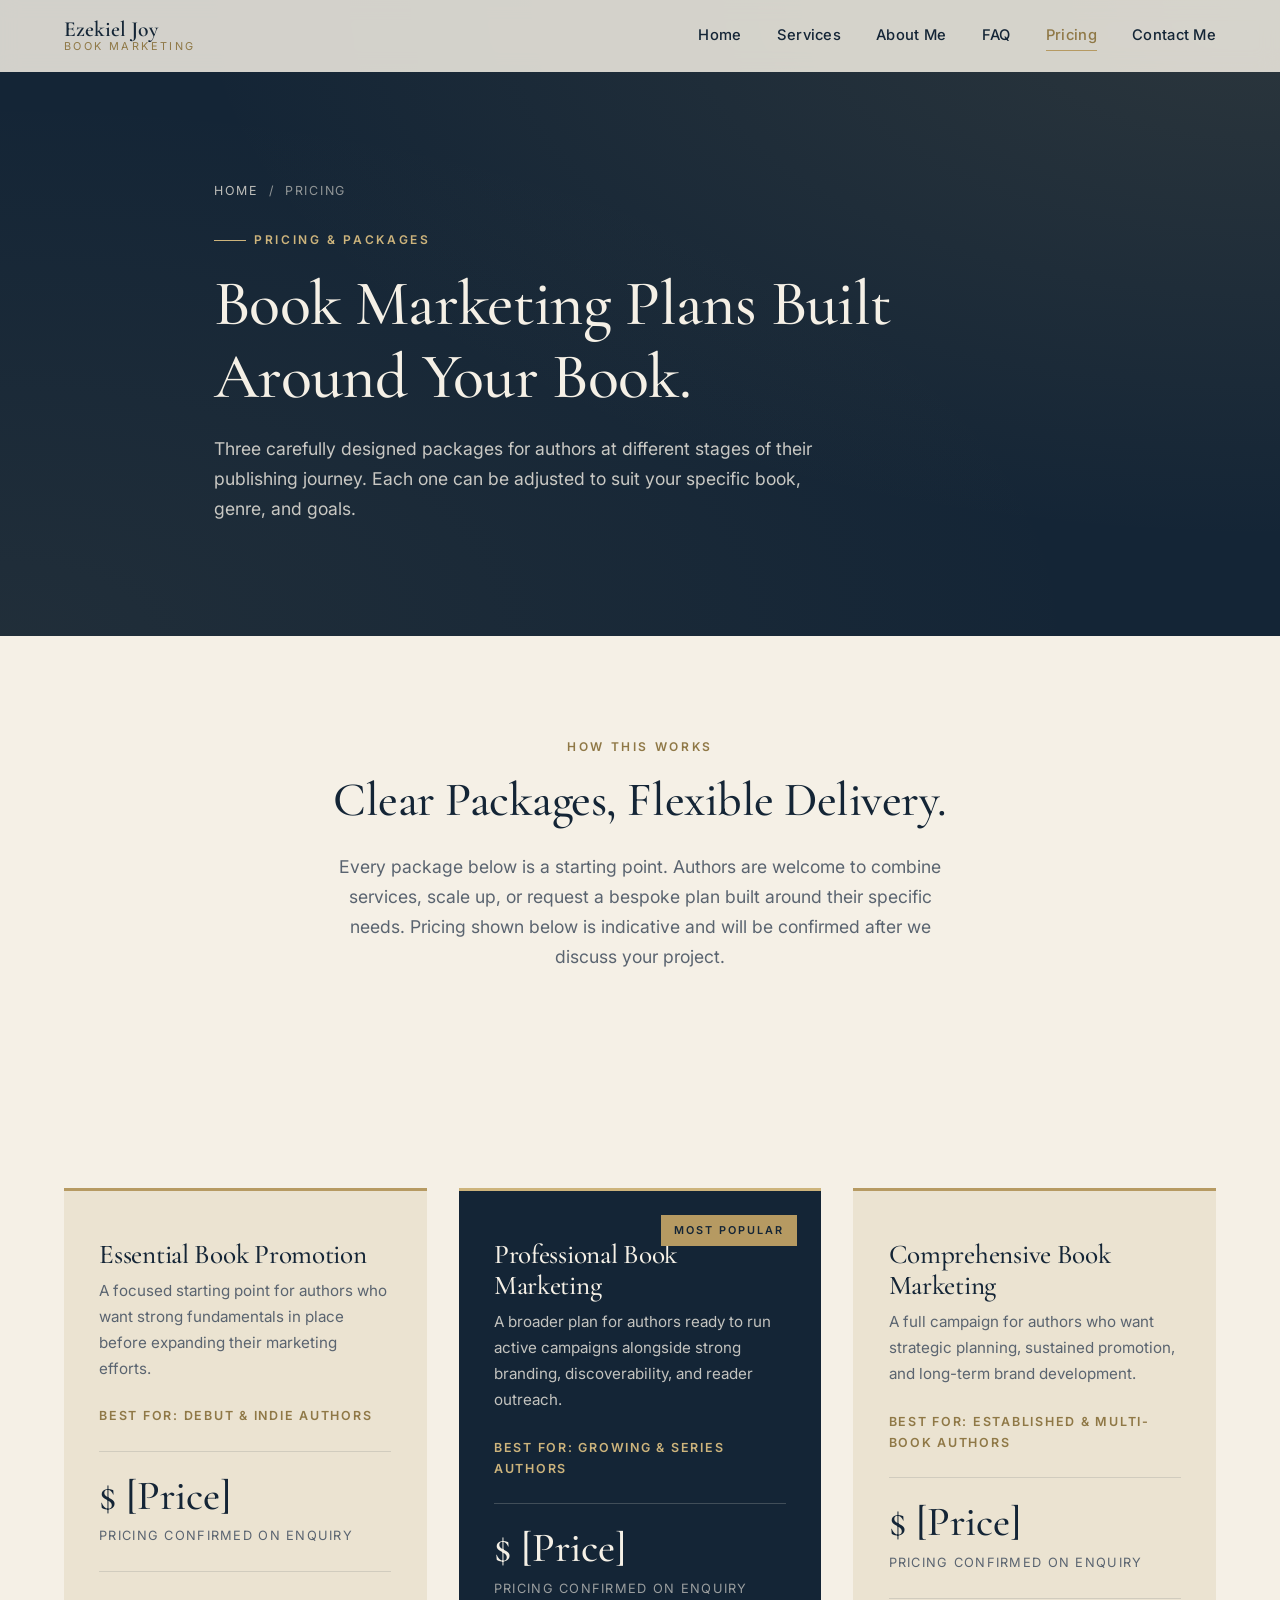
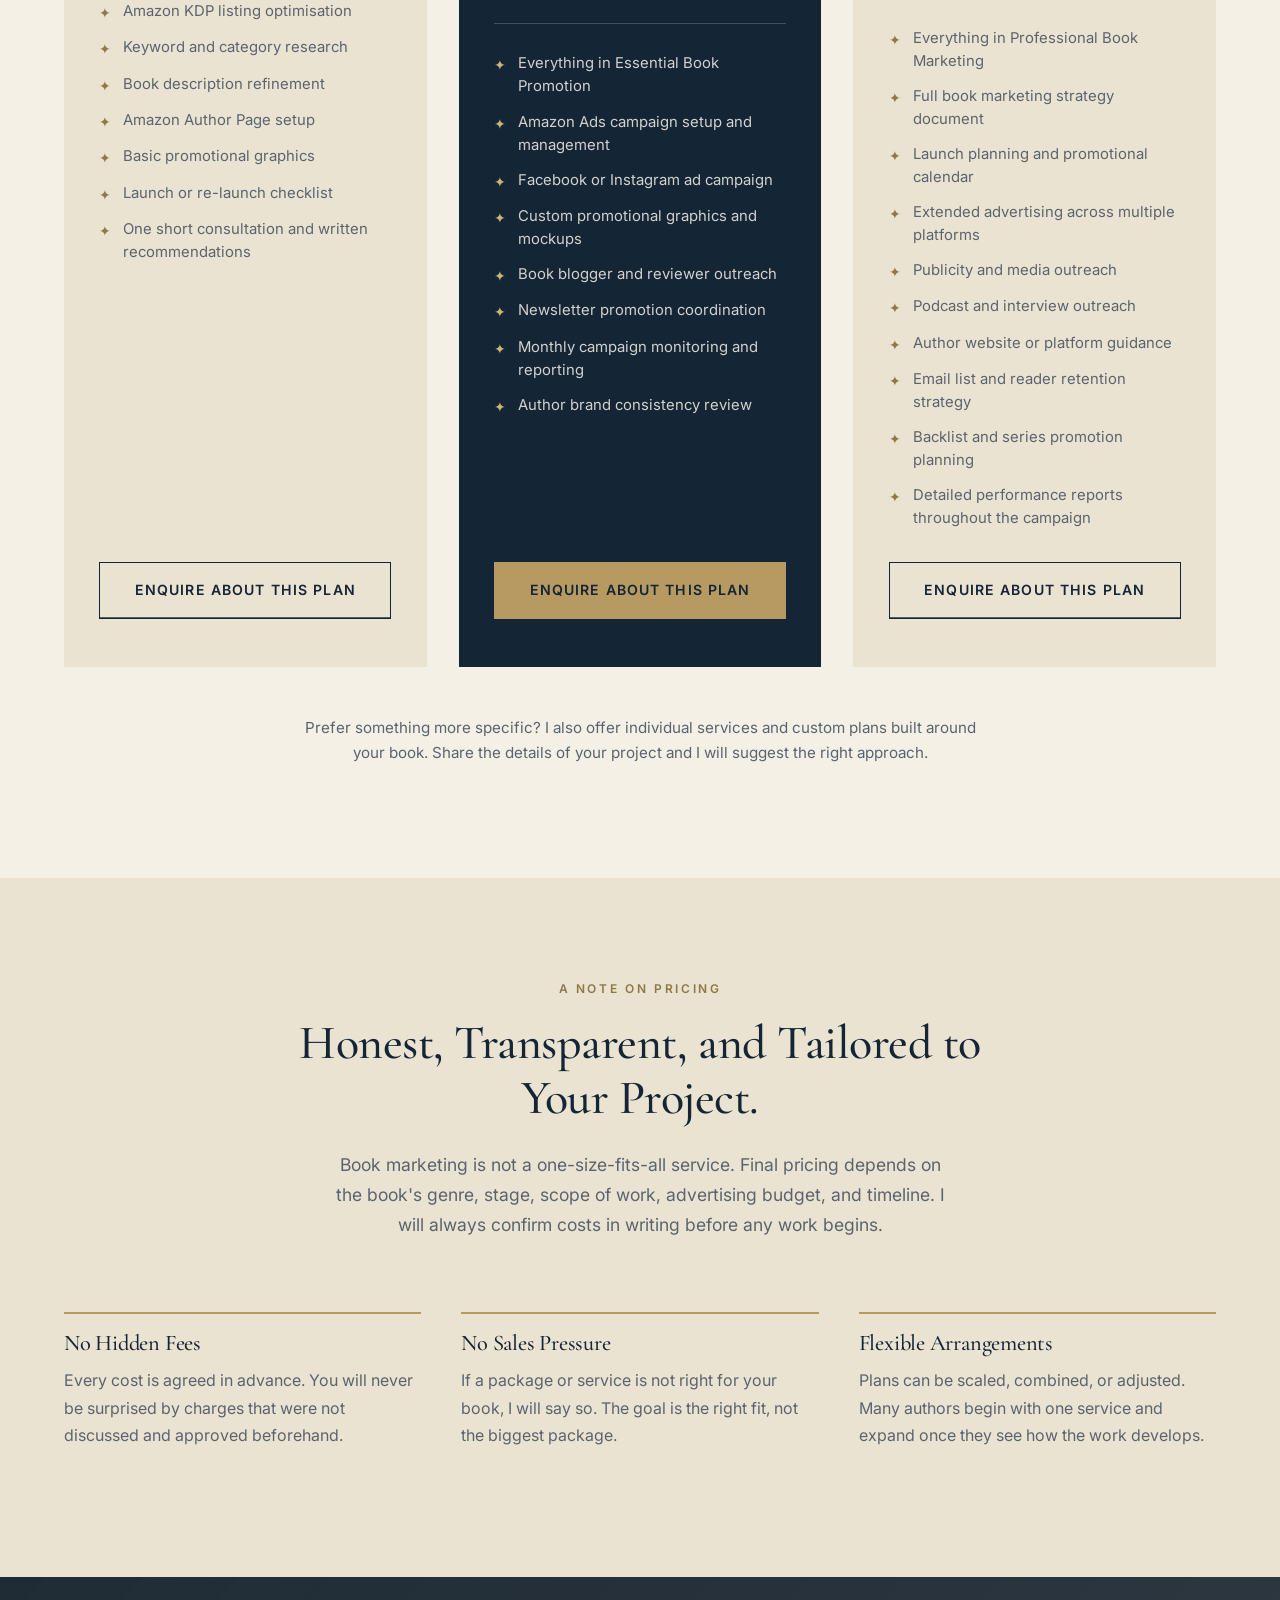
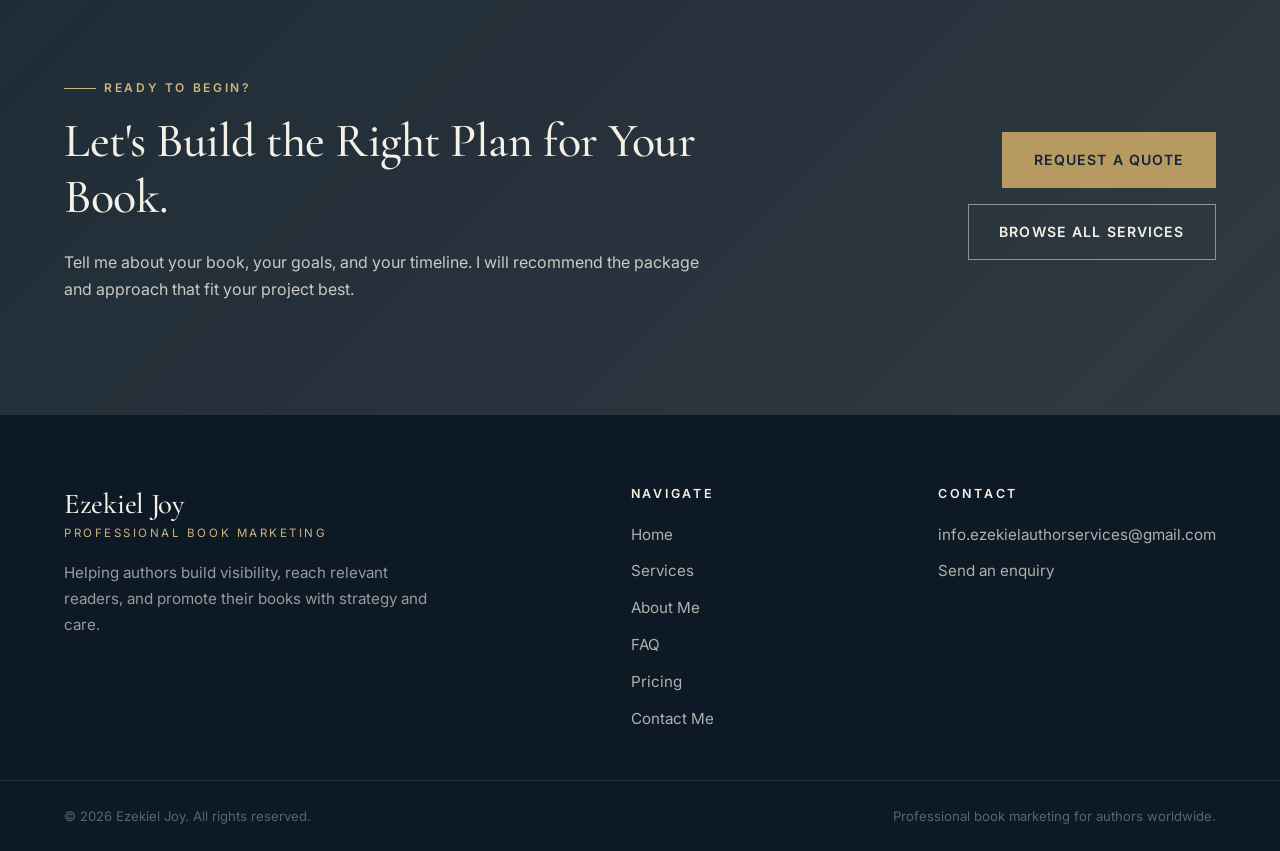
==== pricing.html @ fecf028f "Add files via upload" ====
<!DOCTYPE html>
<html lang="en">
<head>
    <meta charset="UTF-8">
    <meta name="viewport" content="width=device-width, initial-scale=1.0">
    <title>Pricing | Ezekiel Joy Book Marketing</title>
    <meta name="description" content="Book marketing packages for authors at every stage. Explore Essential, Professional, and Comprehensive plans designed to match your book's needs and goals.">

    <link rel="icon" type="image/png" href="my logo.png">

    <link rel="preconnect" href="https://fonts.googleapis.com">
    <link rel="preconnect" href="https://fonts.gstatic.com" crossorigin>
    <link href="https://fonts.googleapis.com/css2?family=Cormorant+Garamond:wght@400;500;600;700&family=Inter:wght@300;400;500;600;700&display=swap" rel="stylesheet">

    <link rel="stylesheet" href="style.css">
</head>
<body>

    <!-- ===== HEADER / NAVIGATION (no logo on Pricing page) ===== -->
    <header class="site-header header-noLogo" id="siteHeader">
        <div class="container header-inner">
            <a href="index.html" class="brand">
                <span class="brand-text">
                    <span class="brand-name">Ezekiel Joy</span>
                    <span class="brand-tag">Book Marketing</span>
                </span>
            </a>

            <button class="nav-toggle" id="navToggle" aria-label="Open navigation" aria-expanded="false">
                <span></span>
                <span></span>
                <span></span>
            </button>

            <nav class="site-nav" id="siteNav" aria-label="Primary navigation">
                <ul>
                    <li><a href="index.html">Home</a></li>
                    <li><a href="services.html">Services</a></li>
                    <li><a href="about.html">About Me</a></li>
                    <li><a href="faq.html">FAQ</a></li>
                    <li><a href="pricing.html" class="active">Pricing</a></li>
                    <li><a href="contact.html">Contact Me</a></li>
                </ul>
            </nav>
        </div>
    </header>

    <!-- ===== PAGE HERO ===== -->
    <section class="page-hero">
        <div class="container">
            <div class="crumbs">
                <a href="index.html">Home</a>
                <span>/</span>
                <span>Pricing</span>
            </div>
            <span class="eyebrow">Pricing &amp; Packages</span>
            <h1>Book Marketing Plans Built Around Your Book.</h1>
            <p>Three carefully designed packages for authors at different stages of their publishing journey. Each one can be adjusted to suit your specific book, genre, and goals.</p>
        </div>
    </section>

    <!-- ===== PRICING INTRO ===== -->
    <section class="section" style="padding-bottom:0;">
        <div class="container-narrow">
            <div class="section-head centered reveal">
                <span class="eyebrow">How This Works</span>
                <h2 class="section-title">Clear Packages, Flexible Delivery.</h2>
                <p class="section-lede">Every package below is a starting point. Authors are welcome to combine services, scale up, or request a bespoke plan built around their specific needs. Pricing shown below is indicative and will be confirmed after we discuss your project.</p>
            </div>
        </div>
    </section>

    <!-- ===== PRICING GRID ===== -->
    <section class="section pricing-section">
        <div class="container">
            <div class="pricing-grid">

                <!-- ESSENTIAL -->
                <article class="pricing-plan reveal">
                    <h3 class="plan-name">Essential Book Promotion</h3>
                    <p class="plan-blurb">A focused starting point for authors who want strong fundamentals in place before expanding their marketing efforts.</p>
                    <span class="plan-suits">Best for: Debut &amp; Indie Authors</span>

                    <div class="price-block">
                        <span class="price-amount">$ [Price]</span>
                        <span class="price-note">Pricing confirmed on enquiry</span>
                    </div>

                    <div class="plan-features">
                        <div class="plan-feature"><span>Amazon KDP listing optimisation</span></div>
                        <div class="plan-feature"><span>Keyword and category research</span></div>
                        <div class="plan-feature"><span>Book description refinement</span></div>
                        <div class="plan-feature"><span>Amazon Author Page setup</span></div>
                        <div class="plan-feature"><span>Basic promotional graphics</span></div>
                        <div class="plan-feature"><span>Launch or re-launch checklist</span></div>
                        <div class="plan-feature"><span>One short consultation and written recommendations</span></div>
                    </div>

                    <div class="plan-cta">
                        <a href="contact.html" class="btn btn-outline">Enquire About This Plan</a>
                    </div>
                </article>

                <!-- PROFESSIONAL (FEATURED) -->
                <article class="pricing-plan featured reveal">
                    <span class="plan-tag">Most Popular</span>
                    <h3 class="plan-name">Professional Book Marketing</h3>
                    <p class="plan-blurb">A broader plan for authors ready to run active campaigns alongside strong branding, discoverability, and reader outreach.</p>
                    <span class="plan-suits">Best for: Growing &amp; Series Authors</span>

                    <div class="price-block">
                        <span class="price-amount">$ [Price]</span>
                        <span class="price-note">Pricing confirmed on enquiry</span>
                    </div>

                    <div class="plan-features">
                        <div class="plan-feature"><span>Everything in Essential Book Promotion</span></div>
                        <div class="plan-feature"><span>Amazon Ads campaign setup and management</span></div>
                        <div class="plan-feature"><span>Facebook or Instagram ad campaign</span></div>
                        <div class="plan-feature"><span>Custom promotional graphics and mockups</span></div>
                        <div class="plan-feature"><span>Book blogger and reviewer outreach</span></div>
                        <div class="plan-feature"><span>Newsletter promotion coordination</span></div>
                        <div class="plan-feature"><span>Monthly campaign monitoring and reporting</span></div>
                        <div class="plan-feature"><span>Author brand consistency review</span></div>
                    </div>

                    <div class="plan-cta">
                        <a href="contact.html" class="btn btn-gold">Enquire About This Plan</a>
                    </div>
                </article>

                <!-- COMPREHENSIVE -->
                <article class="pricing-plan reveal">
                    <h3 class="plan-name">Comprehensive Book Marketing</h3>
                    <p class="plan-blurb">A full campaign for authors who want strategic planning, sustained promotion, and long-term brand development.</p>
                    <span class="plan-suits">Best for: Established &amp; Multi-Book Authors</span>

                    <div class="price-block">
                        <span class="price-amount">$ [Price]</span>
                        <span class="price-note">Pricing confirmed on enquiry</span>
                    </div>

                    <div class="plan-features">
                        <div class="plan-feature"><span>Everything in Professional Book Marketing</span></div>
                        <div class="plan-feature"><span>Full book marketing strategy document</span></div>
                        <div class="plan-feature"><span>Launch planning and promotional calendar</span></div>
                        <div class="plan-feature"><span>Extended advertising across multiple platforms</span></div>
                        <div class="plan-feature"><span>Publicity and media outreach</span></div>
                        <div class="plan-feature"><span>Podcast and interview outreach</span></div>
                        <div class="plan-feature"><span>Author website or platform guidance</span></div>
                        <div class="plan-feature"><span>Email list and reader retention strategy</span></div>
                        <div class="plan-feature"><span>Backlist and series promotion planning</span></div>
                        <div class="plan-feature"><span>Detailed performance reports throughout the campaign</span></div>
                    </div>

                    <div class="plan-cta">
                        <a href="contact.html" class="btn btn-outline">Enquire About This Plan</a>
                    </div>
                </article>

            </div>

            <p class="pricing-note reveal">
                Prefer something more specific? I also offer individual services and custom plans built around your book. Share the details of your project and I will suggest the right approach.
            </p>
        </div>
    </section>

    <!-- ===== WHAT'S INCLUDED NOTE ===== -->
    <section class="section" style="background: var(--ivory-warm);">
        <div class="container">
            <div class="section-head centered reveal">
                <span class="eyebrow">A Note on Pricing</span>
                <h2 class="section-title">Honest, Transparent, and Tailored to Your Project.</h2>
                <p class="section-lede">Book marketing is not a one-size-fits-all service. Final pricing depends on the book's genre, stage, scope of work, advertising budget, and timeline. I will always confirm costs in writing before any work begins.</p>
            </div>

            <div class="values-grid">
                <div class="value reveal">
                    <h3>No Hidden Fees</h3>
                    <p>Every cost is agreed in advance. You will never be surprised by charges that were not discussed and approved beforehand.</p>
                </div>
                <div class="value reveal">
                    <h3>No Sales Pressure</h3>
                    <p>If a package or service is not right for your book, I will say so. The goal is the right fit, not the biggest package.</p>
                </div>
                <div class="value reveal">
                    <h3>Flexible Arrangements</h3>
                    <p>Plans can be scaled, combined, or adjusted. Many authors begin with one service and expand once they see how the work develops.</p>
                </div>
            </div>
        </div>
    </section>

    <!-- ===== FINAL CTA ===== -->
    <section class="section cta-section">
        <div class="container cta-inner">
            <div class="cta-text reveal">
                <span class="eyebrow light">Ready to Begin?</span>
                <h2 class="section-title light">Let's Build the Right Plan for Your Book.</h2>
                <p class="light">Tell me about your book, your goals, and your timeline. I will recommend the package and approach that fit your project best.</p>
            </div>
            <div class="cta-actions reveal">
                <a href="contact.html" class="btn btn-gold">Request a Quote</a>
                <a href="services.html" class="btn btn-ghost-light">Browse All Services</a>
            </div>
        </div>
    </section>

    <!-- ===== FOOTER ===== -->
    <footer class="site-footer">
        <div class="container footer-inner">
            <div class="footer-brand">
                <h3 class="footer-name">Ezekiel Joy</h3>
                <p class="footer-tag">Professional Book Marketing</p>
                <p class="footer-blurb">Helping authors build visibility, reach relevant readers, and promote their books with strategy and care.</p>
            </div>

            <div class="footer-col">
                <h4>Navigate</h4>
                <ul>
                    <li><a href="index.html">Home</a></li>
                    <li><a href="services.html">Services</a></li>
                    <li><a href="about.html">About Me</a></li>
                    <li><a href="faq.html">FAQ</a></li>
                    <li><a href="pricing.html">Pricing</a></li>
                    <li><a href="contact.html">Contact Me</a></li>
                </ul>
            </div>

            <div class="footer-col">
                <h4>Contact</h4>
                <ul>
                    <li><a href="mailto:info.ezekielauthorservices@gmail.com">info.ezekielauthorservices@gmail.com</a></li>
                    <li><a href="contact.html">Send an enquiry</a></li>
                </ul>
            </div>
        </div>

        <div class="footer-bottom">
            <div class="container footer-bottom-inner">
                <p>&copy; <span id="year"></span> Ezekiel Joy. All rights reserved.</p>
                <p>Professional book marketing for authors worldwide.</p>
            </div>
        </div>
    </footer>

    <!-- ===== SHARED INLINE SCRIPT ===== -->
    <script>
        const navToggle = document.getElementById('navToggle');
        const siteNav = document.getElementById('siteNav');
        if (navToggle && siteNav) {
            navToggle.addEventListener('click', () => {
                const open = siteNav.classList.toggle('is-open');
                navToggle.classList.toggle('is-active', open);
                navToggle.setAttribute('aria-expanded', open ? 'true' : 'false');
                document.body.classList.toggle('nav-open', open);
            });

            siteNav.querySelectorAll('a').forEach(link => {
                link.addEventListener('click', () => {
                    siteNav.classList.remove('is-open');
                    navToggle.classList.remove('is-active');
                    navToggle.setAttribute('aria-expanded', 'false');
                    document.body.classList.remove('nav-open');
                });
            });
        }

        const header = document.getElementById('siteHeader');
        const onScroll = () => {
            if (window.scrollY > 20) header.classList.add('is-scrolled');
            else header.classList.remove('is-scrolled');
        };
        window.addEventListener('scroll', onScroll, { passive: true });
        onScroll();

        const prefersReduced = window.matchMedia('(prefers-reduced-motion: reduce)').matches;
        const revealEls = document.querySelectorAll('.reveal');
        if (prefersReduced) {
            revealEls.forEach(el => el.classList.add('is-visible'));
        } else if ('IntersectionObserver' in window) {
            const io = new IntersectionObserver((entries) => {
                entries.forEach((entry, i) => {
                    if (entry.isIntersecting) {
                        setTimeout(() => entry.target.classList.add('is-visible'), i * 60);
                        io.unobserve(entry.target);
                    }
                });
            }, { threshold: 0.15, rootMargin: '0px 0px -40px 0px' });
            revealEls.forEach(el => io.observe(el));
        } else {
            revealEls.forEach(el => el.classList.add('is-visible'));
        }

        const yearEl = document.getElementById('year');
        if (yearEl) yearEl.textContent = new Date().getFullYear();
    </script>

</body>
</html>
---- style.css ----
/* =========================================================
   EZEKIEL JOY — BOOK MARKETING
   Shared Stylesheet (style.css)
   ========================================================= */

/* ---------- 1. ROOT VARIABLES ---------- */
:root {
    /* Brand Colors */
    --navy: #142536;
    --navy-deep: #0d1a26;
    --navy-soft: #1d3246;
    --ivory: #F5F0E6;
    --ivory-warm: #ebe3d1;
    --gold: #B69A62;
    --gold-light: #cdb47c;
    --gold-deep: #8f7846;

    /* Neutrals */
    --ink: #1a1a1a;
    --muted: #5a6470;
    --muted-soft: #8a929b;
    --line: rgba(20, 37, 54, 0.12);
    --line-light: rgba(245, 240, 230, 0.18);

    /* Type */
    --serif: 'Cormorant Garamond', 'Georgia', serif;
    --sans: 'Inter', 'Helvetica Neue', Arial, sans-serif;

    /* Spacing */
    --sp-1: 0.5rem;
    --sp-2: 1rem;
    --sp-3: 1.5rem;
    --sp-4: 2rem;
    --sp-5: 3rem;
    --sp-6: 4.5rem;
    --sp-7: 6rem;
    --sp-8: 8rem;

    /* Transitions */
    --ease: cubic-bezier(0.22, 0.61, 0.36, 1);
    --ease-out: cubic-bezier(0.16, 1, 0.3, 1);
    --t-fast: 0.25s;
    --t-med: 0.45s;
    --t-slow: 0.8s;

    /* Container */
    --container: 1200px;
    --container-narrow: 960px;
}

/* ---------- 2. BASE / RESET ---------- */
*, *::before, *::after {
    box-sizing: border-box;
}

html {
    scroll-behavior: smooth;
    -webkit-text-size-adjust: 100%;
}

body {
    margin: 0;
    font-family: var(--sans);
    font-size: 16px;
    line-height: 1.7;
    color: var(--ink);
    background: var(--ivory);
    -webkit-font-smoothing: antialiased;
    -moz-osx-font-smoothing: grayscale;
    overflow-x: hidden;
}

body.nav-open {
    overflow: hidden;
}

img {
    max-width: 100%;
    display: block;
    height: auto;
}

a {
    color: var(--navy);
    text-decoration: none;
    transition: color var(--t-fast) var(--ease);
}

a:hover {
    color: var(--gold-deep);
}

ul {
    list-style: none;
    padding: 0;
    margin: 0;
}

button {
    font-family: inherit;
    cursor: pointer;
    border: none;
    background: none;
}

/* ---------- 3. TYPOGRAPHY ---------- */
h1, h2, h3, h4, h5 {
    font-family: var(--serif);
    color: var(--navy);
    font-weight: 500;
    line-height: 1.15;
    letter-spacing: -0.01em;
    margin: 0 0 var(--sp-3);
}

h1 { font-size: clamp(2.4rem, 5.5vw, 4.4rem); }
h2 { font-size: clamp(2rem, 3.8vw, 3rem); }
h3 { font-size: clamp(1.35rem, 2vw, 1.6rem); }
h4 { font-size: 1.1rem; font-family: var(--sans); font-weight: 600; letter-spacing: 0.04em; text-transform: uppercase; }

p {
    margin: 0 0 var(--sp-2);
    color: var(--muted);
}

em {
    font-style: italic;
    color: var(--gold-deep);
}

.eyebrow {
    display: inline-block;
    font-family: var(--sans);
    font-size: 0.75rem;
    font-weight: 600;
    letter-spacing: 0.22em;
    text-transform: uppercase;
    color: var(--gold-deep);
    margin-bottom: var(--sp-2);
    position: relative;
    padding-left: 2.5rem;
}

.eyebrow::before {
    content: '';
    position: absolute;
    left: 0;
    top: 50%;
    width: 2rem;
    height: 1px;
    background: var(--gold);
}

.eyebrow.light {
    color: var(--gold-light);
}
.eyebrow.light::before {
    background: var(--gold-light);
}

.section-title {
    margin-bottom: var(--sp-3);
}

.section-title.light,
h1.light, h2.light, h3.light,
p.light {
    color: var(--ivory);
}

p.light {
    color: rgba(245, 240, 230, 0.8);
}

.section-lede {
    font-size: 1.1rem;
    max-width: 620px;
    color: var(--muted);
}

.section-head {
    margin-bottom: var(--sp-6);
    max-width: 720px;
}

.section-head.centered {
    margin-left: auto;
    margin-right: auto;
    text-align: center;
}

.section-head.centered .eyebrow {
    padding-left: 0;
}
.section-head.centered .eyebrow::before {
    display: none;
}

.section-head.centered .section-lede {
    margin-left: auto;
    margin-right: auto;
}

.section-footer {
    margin-top: var(--sp-5);
    text-align: center;
}

/* ---------- 4. LAYOUT ---------- */
.container {
    width: 100%;
    max-width: var(--container);
    margin: 0 auto;
    padding: 0 1.5rem;
}

.container-narrow {
    max-width: var(--container-narrow);
    margin: 0 auto;
    padding: 0 1.5rem;
}

.section {
    padding: var(--sp-7) 0;
}

@media (max-width: 768px) {
    .section { padding: var(--sp-6) 0; }
}

/* ---------- 5. HEADER / NAVIGATION ---------- */
.site-header {
    position: fixed;
    top: 0;
    left: 0;
    right: 0;
    z-index: 1000;
    background: rgba(245, 240, 230, 0.85);
    backdrop-filter: blur(10px);
    -webkit-backdrop-filter: blur(10px);
    border-bottom: 1px solid transparent;
    transition: background var(--t-med) var(--ease), border-color var(--t-med) var(--ease), box-shadow var(--t-med) var(--ease);
}

.site-header.is-scrolled {
    background: rgba(245, 240, 230, 0.96);
    border-bottom-color: var(--line);
    box-shadow: 0 2px 20px rgba(20, 37, 54, 0.05);
}

.header-inner {
    display: flex;
    align-items: center;
    justify-content: space-between;
    padding-top: 1.1rem;
    padding-bottom: 1.1rem;
}

.brand {
    display: flex;
    align-items: center;
    gap: 0.75rem;
    color: var(--navy);
}

.brand-logo {
    width: 44px;
    height: 44px;
    object-fit: contain;
    transition: transform var(--t-med) var(--ease);
}

.brand:hover .brand-logo {
    transform: rotate(-4deg);
}

.brand-text {
    display: flex;
    flex-direction: column;
    line-height: 1.1;
}

.brand-name {
    font-family: var(--serif);
    font-size: 1.35rem;
    font-weight: 600;
    color: var(--navy);
}

.brand-tag {
    font-family: var(--sans);
    font-size: 0.68rem;
    letter-spacing: 0.22em;
    text-transform: uppercase;
    color: var(--gold-deep);
}

/* Header variant when logo is not shown */
.header-noLogo .brand-logo {
    display: none;
}

/* Nav */
.site-nav ul {
    display: flex;
    gap: 2.2rem;
    align-items: center;
}

.site-nav a {
    position: relative;
    font-size: 0.92rem;
    font-weight: 500;
    color: var(--navy);
    padding: 0.4rem 0;
    letter-spacing: 0.02em;
    transition: color var(--t-fast) var(--ease);
}

.site-nav a::after {
    content: '';
    position: absolute;
    left: 0;
    bottom: 0;
    width: 100%;
    height: 1px;
    background: var(--gold);
    transform: scaleX(0);
    transform-origin: right;
    transition: transform var(--t-med) var(--ease-out);
}

.site-nav a:hover::after,
.site-nav a.active::after {
    transform: scaleX(1);
    transform-origin: left;
}

.site-nav a.active {
    color: var(--gold-deep);
}

/* Mobile nav toggle */
.nav-toggle {
    display: none;
    width: 42px;
    height: 42px;
    flex-direction: column;
    justify-content: center;
    align-items: center;
    gap: 5px;
    z-index: 1100;
}

.nav-toggle span {
    display: block;
    width: 24px;
    height: 2px;
    background: var(--navy);
    transition: transform var(--t-med) var(--ease), opacity var(--t-fast) var(--ease);
}

.nav-toggle.is-active span:nth-child(1) {
    transform: translateY(7px) rotate(45deg);
}
.nav-toggle.is-active span:nth-child(2) {
    opacity: 0;
}
.nav-toggle.is-active span:nth-child(3) {
    transform: translateY(-7px) rotate(-45deg);
}

@media (max-width: 900px) {
    .nav-toggle {
        display: flex;
    }

    .site-nav {
        position: fixed;
        top: 0;
        right: 0;
        width: 100%;
        max-width: 380px;
        height: 100vh;
        background: var(--navy);
        padding: 6rem 2.5rem 2rem;
        transform: translateX(100%);
        transition: transform var(--t-med) var(--ease);
        box-shadow: -10px 0 40px rgba(0,0,0,0.2);
    }

    .site-nav.is-open {
        transform: translateX(0);
    }

    .site-nav ul {
        flex-direction: column;
        align-items: flex-start;
        gap: 1.4rem;
    }

    .site-nav a {
        font-family: var(--serif);
        font-size: 1.7rem;
        color: var(--ivory);
    }

    .site-nav a.active {
        color: var(--gold-light);
    }

    .site-nav a::after {
        background: var(--gold-light);
    }
}

/* ---------- 6. BUTTONS ---------- */
.btn {
    display: inline-flex;
    align-items: center;
    justify-content: center;
    gap: 0.5rem;
    padding: 0.95rem 1.9rem;
    font-family: var(--sans);
    font-size: 0.88rem;
    font-weight: 600;
    letter-spacing: 0.08em;
    text-transform: uppercase;
    border: 1px solid transparent;
    cursor: pointer;
    position: relative;
    overflow: hidden;
    transition: transform var(--t-med) var(--ease), background var(--t-med) var(--ease), color var(--t-med) var(--ease), border-color var(--t-med) var(--ease), box-shadow var(--t-med) var(--ease);
}

.btn::after {
    content: '';
    position: absolute;
    inset: 0;
    background: var(--gold);
    transform: translateY(100%);
    transition: transform var(--t-med) var(--ease-out);
    z-index: -1;
}

.btn:hover {
    transform: translateY(-2px);
    box-shadow: 0 10px 25px rgba(20, 37, 54, 0.18);
}

.btn:hover::after {
    transform: translateY(0);
}

.btn-primary {
    background: var(--navy);
    color: var(--ivory);
    border-color: var(--navy);
}

.btn-primary:hover {
    color: var(--navy);
    border-color: var(--gold);
}

.btn-ghost {
    background: transparent;
    color: var(--ivory);
    border: 1px solid rgba(245, 240, 230, 0.6);
}

.btn-ghost:hover {
    color: var(--navy);
    border-color: var(--gold);
}

.btn-ghost-light {
    background: transparent;
    color: var(--ivory);
    border: 1px solid rgba(245, 240, 230, 0.5);
}

.btn-ghost-light:hover {
    color: var(--navy);
}

.btn-outline {
    background: transparent;
    color: var(--navy);
    border: 1px solid var(--navy);
}

.btn-outline:hover {
    color: var(--ivory);
    border-color: var(--navy);
}

.btn-outline::after {
    background: var(--navy);
}

.btn-gold {
    background: var(--gold);
    color: var(--navy);
    border-color: var(--gold);
}

.btn-gold::after {
    background: var(--ivory);
}

.btn-gold:hover {
    color: var(--navy);
    border-color: var(--ivory);
}

.link-arrow {
    display: inline-flex;
    align-items: center;
    gap: 0.6rem;
    font-weight: 600;
    font-size: 0.9rem;
    letter-spacing: 0.06em;
    text-transform: uppercase;
    color: var(--navy);
    padding-bottom: 4px;
    border-bottom: 1px solid var(--gold);
    transition: color var(--t-fast) var(--ease), gap var(--t-med) var(--ease);
}

.link-arrow:hover {
    color: var(--gold-deep);
    gap: 1rem;
}

/* ---------- 7. HERO ---------- */
.hero {
    position: relative;
    min-height: 100vh;
    display: flex;
    align-items: center;
    padding-top: 100px;
    padding-bottom: 100px;
    color: var(--ivory);
    overflow: hidden;
}

.hero-bg {
    position: absolute;
    inset: 0;
    z-index: 0;
}

.hero-bg img {
    width: 100%;
    height: 100%;
    object-fit: cover;
    animation: slowZoom 20s var(--ease) infinite alternate;
}

@keyframes slowZoom {
    from { transform: scale(1); }
    to   { transform: scale(1.08); }
}

.hero-overlay {
    position: absolute;
    inset: 0;
    background:
        linear-gradient(180deg, rgba(13, 26, 38, 0.55) 0%, rgba(13, 26, 38, 0.85) 100%),
        linear-gradient(90deg, rgba(13, 26, 38, 0.6) 0%, rgba(13, 26, 38, 0.2) 100%);
}

.hero-content {
    position: relative;
    z-index: 2;
    max-width: 820px;
}

.hero-content .eyebrow {
    color: var(--gold-light);
}
.hero-content .eyebrow::before {
    background: var(--gold-light);
}

.hero-title {
    color: var(--ivory);
    font-size: clamp(2.6rem, 6vw, 5rem);
    line-height: 1.08;
    margin-bottom: var(--sp-3);
}

.hero-title em {
    color: var(--gold-light);
    font-style: italic;
}

.hero-sub {
    font-size: clamp(1.05rem, 1.4vw, 1.2rem);
    color: rgba(245, 240, 230, 0.85);
    max-width: 620px;
    margin-bottom: var(--sp-4);
}

.hero-cta {
    display: flex;
    flex-wrap: wrap;
    gap: 1rem;
    margin-top: var(--sp-3);
}

.hero-scroll {
    position: absolute;
    bottom: 2rem;
    left: 50%;
    transform: translateX(-50%);
    z-index: 2;
    display: flex;
    flex-direction: column;
    align-items: center;
    gap: 0.75rem;
    font-size: 0.7rem;
    letter-spacing: 0.3em;
    text-transform: uppercase;
    color: rgba(245, 240, 230, 0.7);
}

.scroll-line {
    width: 1px;
    height: 48px;
    background: rgba(245, 240, 230, 0.4);
    position: relative;
    overflow: hidden;
}

.scroll-line::after {
    content: '';
    position: absolute;
    top: -100%;
    left: 0;
    width: 100%;
    height: 100%;
    background: var(--gold-light);
    animation: scrollLine 2.4s var(--ease) infinite;
}

@keyframes scrollLine {
    0%   { top: -100%; }
    100% { top: 100%; }
}

@media (max-width: 600px) {
    .hero-scroll { display: none; }
}

/* ---------- 8. STATS ---------- */
.stats-section {
    background: var(--ivory);
    position: relative;
}

.stats-grid {
    display: grid;
    grid-template-columns: repeat(5, 1fr);
    gap: 1rem;
    border-top: 1px solid var(--line);
    border-bottom: 1px solid var(--line);
    padding: 2.5rem 0;
}

.stat {
    text-align: center;
    padding: 1rem 0.5rem;
    border-right: 1px solid var(--line);
    transition: transform var(--t-med) var(--ease);
}

.stat:last-child {
    border-right: none;
}

.stat:hover {
    transform: translateY(-4px);
}

.stat-number {
    display: block;
    font-family: var(--serif);
    font-size: clamp(2.5rem, 4vw, 3.4rem);
    color: var(--navy);
    line-height: 1;
    margin-bottom: 0.75rem;
    font-weight: 500;
}

.stat-label {
    display: block;
    font-size: 0.8rem;
    font-weight: 500;
    letter-spacing: 0.08em;
    text-transform: uppercase;
    color: var(--muted);
    line-height: 1.4;
}

@media (max-width: 900px) {
    .stats-grid {
        grid-template-columns: repeat(2, 1fr);
        gap: 0;
    }
    .stat {
        border-right: 1px solid var(--line);
        border-bottom: 1px solid var(--line);
        padding: 1.75rem 0.5rem;
    }
    .stat:nth-child(2n) { border-right: none; }
    .stat:nth-last-child(-n+1) { border-bottom: none; }
    .stat:last-child {
        grid-column: 1 / -1;
        border-right: none;
    }
}

/* ---------- 9. INTRO SECTION ---------- */
.intro-section {
    background: var(--ivory-warm);
}

.intro-grid {
    display: grid;
    grid-template-columns: 1fr 1.2fr;
    gap: 5rem;
    align-items: center;
}

.intro-visual {
    position: relative;
}

.intro-visual img {
    width: 100%;
    height: 560px;
    object-fit: cover;
    position: relative;
    z-index: 2;
}

.intro-visual-accent {
    position: absolute;
    top: 30px;
    left: -30px;
    right: 30px;
    bottom: -30px;
    border: 1px solid var(--gold);
    z-index: 1;
}

.intro-text p {
    font-size: 1.05rem;
    line-height: 1.8;
    color: var(--muted);
    margin-bottom: var(--sp-3);
}

@media (max-width: 900px) {
    .intro-grid {
        grid-template-columns: 1fr;
        gap: 3rem;
    }
    .intro-visual img { height: 420px; }
}

/* ---------- 10. SERVICES PREVIEW ---------- */
.services-preview {
    background: var(--ivory);
}

.services-preview-grid {
    display: grid;
    grid-template-columns: repeat(2, 1fr);
    gap: 3rem 2.5rem;
}

.service-card {
    position: relative;
    display: flex;
    flex-direction: column;
    gap: 1.5rem;
    transition: transform var(--t-med) var(--ease);
}

.service-card-image {
    position: relative;
    overflow: hidden;
    aspect-ratio: 4 / 3;
}

.service-card-image img {
    width: 100%;
    height: 100%;
    object-fit: cover;
    transition: transform 1.2s var(--ease);
}

.service-card:hover .service-card-image img {
    transform: scale(1.06);
}

.service-card-image::after {
    content: '';
    position: absolute;
    inset: 0;
    background: linear-gradient(180deg, transparent 60%, rgba(20,37,54,0.3) 100%);
    opacity: 0;
    transition: opacity var(--t-med) var(--ease);
}

.service-card:hover .service-card-image::after {
    opacity: 1;
}

.service-card-body {
    padding: 0 0.25rem;
}

.service-number {
    display: block;
    font-family: var(--serif);
    font-style: italic;
    font-size: 1.1rem;
    color: var(--gold-deep);
    margin-bottom: 0.5rem;
}

.service-card h3 {
    font-size: 1.5rem;
    margin-bottom: 0.75rem;
}

.service-card p {
    font-size: 0.98rem;
    color: var(--muted);
    margin: 0;
}

@media (max-width: 768px) {
    .services-preview-grid { grid-template-columns: 1fr; gap: 2.5rem; }
}

/* ---------- 11. WHY SECTION ---------- */
.why-section {
    background: var(--navy);
    color: var(--ivory);
}

.why-section .section-title,
.why-section h3 {
    color: var(--ivory);
}

.why-section .section-lede {
    color: rgba(245, 240, 230, 0.75);
}

.why-section .eyebrow {
    color: var(--gold-light);
}
.why-section .eyebrow::before {
    background: var(--gold-light);
}

.why-grid {
    display: grid;
    grid-template-columns: repeat(3, 1fr);
    gap: 1px;
    background: var(--line-light);
    border-top: 1px solid var(--line-light);
    border-bottom: 1px solid var(--line-light);
}

.why-item {
    background: var(--navy);
    padding: 2.5rem 2rem;
    transition: background var(--t-med) var(--ease);
}

.why-item:hover {
    background: var(--navy-soft);
}

.why-index {
    display: block;
    font-family: var(--serif);
    font-style: italic;
    font-size: 1.3rem;
    color: var(--gold-light);
    margin-bottom: 1rem;
}

.why-item h3 {
    font-size: 1.4rem;
    margin-bottom: 0.75rem;
}

.why-item p {
    color: rgba(245, 240, 230, 0.75);
    font-size: 0.98rem;
    margin: 0;
}

@media (max-width: 900px) {
    .why-grid { grid-template-columns: repeat(2, 1fr); }
}
@media (max-width: 600px) {
    .why-grid { grid-template-columns: 1fr; }
}

/* ---------- 12. CTA SECTION ---------- */
.cta-section {
    background:
        linear-gradient(135deg, rgba(13,26,38,0.92), rgba(13,26,38,0.85)),
        url('https://images.unsplash.com/photo-1519682337058-a94d519337bc?auto=format&fit=crop&w=1920&q=80') center/cover no-repeat;
    color: var(--ivory);
    position: relative;
}

.cta-inner {
    display: grid;
    grid-template-columns: 1.4fr 1fr;
    gap: 3rem;
    align-items: center;
}

.cta-actions {
    display: flex;
    flex-wrap: wrap;
    gap: 1rem;
    justify-content: flex-end;
}

@media (max-width: 900px) {
    .cta-inner {
        grid-template-columns: 1fr;
    }
    .cta-actions { justify-content: flex-start; }
}

/* ---------- 13. FOOTER ---------- */
.site-footer {
    background: var(--navy-deep);
    color: rgba(245, 240, 230, 0.75);
    padding-top: var(--sp-6);
}

.footer-inner {
    display: grid;
    grid-template-columns: 2fr 1fr 1fr;
    gap: 3rem;
    padding-bottom: var(--sp-5);
}

.footer-name {
    font-family: var(--serif);
    font-size: 1.8rem;
    color: var(--ivory);
    margin: 0 0 0.25rem;
}

.footer-tag {
    font-size: 0.72rem;
    letter-spacing: 0.22em;
    text-transform: uppercase;
    color: var(--gold-light);
    margin: 0 0 1rem;
}

.footer-blurb {
    font-size: 0.95rem;
    max-width: 380px;
    color: rgba(245, 240, 230, 0.6);
}

.footer-col h4 {
    color: var(--ivory);
    margin-bottom: 1.2rem;
    font-size: 0.78rem;
    letter-spacing: 0.22em;
}

.footer-col ul {
    display: flex;
    flex-direction: column;
    gap: 0.6rem;
}

.footer-col a {
    color: rgba(245, 240, 230, 0.7);
    font-size: 0.95rem;
    transition: color var(--t-fast) var(--ease), padding-left var(--t-fast) var(--ease);
}

.footer-col a:hover {
    color: var(--gold-light);
    padding-left: 6px;
}

.footer-bottom {
    border-top: 1px solid rgba(245, 240, 230, 0.1);
    padding: 1.5rem 0;
}

.footer-bottom-inner {
    display: flex;
    justify-content: space-between;
    flex-wrap: wrap;
    gap: 0.5rem;
    font-size: 0.82rem;
    color: rgba(245, 240, 230, 0.5);
}

.footer-bottom-inner p { margin: 0; }

@media (max-width: 768px) {
    .footer-inner {
        grid-template-columns: 1fr;
        gap: 2.5rem;
    }
}

/* ---------- 14. PAGE HEADER (inner pages) ---------- */
.page-hero {
    padding: 180px 0 var(--sp-7);
    background: var(--navy);
    color: var(--ivory);
    position: relative;
    overflow: hidden;
}

.page-hero::before {
    content: '';
    position: absolute;
    inset: 0;
    background:
        radial-gradient(ellipse at top right, rgba(182,154,98,0.15) 0%, transparent 60%),
        radial-gradient(ellipse at bottom left, rgba(182,154,98,0.08) 0%, transparent 60%);
    pointer-events: none;
}

.page-hero .container {
    position: relative;
    z-index: 2;
    max-width: 900px;
}

.page-hero h1 {
    color: var(--ivory);
    font-size: clamp(2.4rem, 5vw, 4.2rem);
    margin-bottom: 1.25rem;
}

.page-hero .eyebrow {
    color: var(--gold-light);
}
.page-hero .eyebrow::before {
    background: var(--gold-light);
}

.page-hero p {
    color: rgba(245, 240, 230, 0.8);
    font-size: 1.1rem;
    max-width: 640px;
}

.page-hero .crumbs {
    display: flex;
    align-items: center;
    gap: 0.6rem;
    font-size: 0.78rem;
    letter-spacing: 0.14em;
    text-transform: uppercase;
    color: rgba(245, 240, 230, 0.55);
    margin-bottom: var(--sp-3);
}

.page-hero .crumbs a {
    color: rgba(245, 240, 230, 0.75);
}

.page-hero .crumbs a:hover {
    color: var(--gold-light);
}

/* ---------- 15. SERVICES PAGE ---------- */
.service-category {
    padding: var(--sp-7) 0;
    border-bottom: 1px solid var(--line);
}

.service-category:nth-child(even) {
    background: var(--ivory-warm);
}

.category-head {
    display: grid;
    grid-template-columns: 1fr 1.3fr;
    gap: 3.5rem;
    align-items: start;
    margin-bottom: var(--sp-5);
}

.category-head.reverse {
    grid-template-columns: 1.3fr 1fr;
}

.category-head.reverse .category-visual {
    order: 2;
}

.category-visual {
    position: relative;
    aspect-ratio: 4 / 5;
    overflow: hidden;
}

.category-visual img {
    width: 100%;
    height: 100%;
    object-fit: cover;
    transition: transform 1.2s var(--ease);
}

.category-visual:hover img {
    transform: scale(1.05);
}

.category-index {
    font-family: var(--serif);
    font-style: italic;
    font-size: 2rem;
    color: var(--gold-deep);
    display: block;
    margin-bottom: 0.5rem;
}

.category-intro h2 {
    font-size: clamp(1.9rem, 3vw, 2.6rem);
    margin-bottom: 1.2rem;
}

.category-intro p {
    font-size: 1.05rem;
    line-height: 1.8;
    margin-bottom: 1rem;
}

.service-list {
    display: grid;
    grid-template-columns: repeat(2, 1fr);
    gap: 1px;
    background: var(--line);
    border-top: 1px solid var(--line);
    border-bottom: 1px solid var(--line);
}

.service-item {
    background: var(--ivory);
    padding: 1.5rem 1.75rem;
    display: flex;
    align-items: flex-start;
    gap: 1rem;
    transition: background var(--t-med) var(--ease), transform var(--t-med) var(--ease);
}

.service-category:nth-child(even) .service-item {
    background: var(--ivory-warm);
}

.service-item:hover {
    background: var(--navy);
    color: var(--ivory);
    transform: translateY(-2px);
}

.service-item:hover .service-item-num,
.service-item:hover h4 {
    color: var(--gold-light);
}

.service-item-num {
    font-family: var(--serif);
    font-style: italic;
    color: var(--gold-deep);
    font-size: 1rem;
    flex-shrink: 0;
    transition: color var(--t-med) var(--ease);
}

.service-item h4 {
    font-family: var(--sans);
    font-size: 0.95rem;
    font-weight: 600;
    letter-spacing: 0.02em;
    text-transform: none;
    color: var(--navy);
    margin: 0;
    transition: color var(--t-med) var(--ease);
}

@media (max-width: 900px) {
    .category-head,
    .category-head.reverse {
        grid-template-columns: 1fr;
        gap: 2rem;
    }
    .category-head.reverse .category-visual { order: 0; }
    .category-visual { aspect-ratio: 16 / 10; }
    .service-list { grid-template-columns: 1fr; }
}

/* ---------- 16. ABOUT PAGE ---------- */
.about-intro-grid {
    display: grid;
    grid-template-columns: 1fr 1.3fr;
    gap: 4rem;
    align-items: center;
}

.about-visual {
    position: relative;
}

.about-visual img {
    width: 100%;
    height: 620px;
    object-fit: cover;
    position: relative;
    z-index: 2;
}

.about-visual-tag {
    position: absolute;
    bottom: -30px;
    right: -30px;
    background: var(--gold);
    color: var(--navy);
    padding: 1.5rem 2rem;
    z-index: 3;
    max-width: 240px;
}

.about-visual-tag .num {
    font-family: var(--serif);
    font-size: 2.6rem;
    line-height: 1;
    display: block;
    margin-bottom: 0.25rem;
}

.about-visual-tag .label {
    font-size: 0.72rem;
    letter-spacing: 0.14em;
    text-transform: uppercase;
    font-weight: 600;
}

.about-text p {
    font-size: 1.05rem;
    line-height: 1.85;
    margin-bottom: 1rem;
}

.about-values {
    background: var(--ivory-warm);
}

.values-grid {
    display: grid;
    grid-template-columns: repeat(3, 1fr);
    gap: 2.5rem;
}

.value {
    padding: 1rem 0;
    border-top: 2px solid var(--gold);
}

.value h3 {
    font-size: 1.4rem;
    margin-bottom: 0.75rem;
}

.about-approach {
    background: var(--navy);
    color: var(--ivory);
}

.about-approach .section-title,
.about-approach h3 { color: var(--ivory); }
.about-approach p { color: rgba(245, 240, 230, 0.78); }
.about-approach .eyebrow { color: var(--gold-light); }
.about-approach .eyebrow::before { background: var(--gold-light); }

.approach-steps {
    display: grid;
    grid-template-columns: repeat(4, 1fr);
    gap: 2rem;
    margin-top: var(--sp-5);
}

.approach-step {
    padding-top: 1.5rem;
    border-top: 1px solid rgba(245,240,230,0.25);
}

.approach-step .num {
    font-family: var(--serif);
    font-style: italic;
    color: var(--gold-light);
    font-size: 1.3rem;
    display: block;
    margin-bottom: 0.75rem;
}

.approach-step h3 {
    font-size: 1.2rem;
    margin-bottom: 0.5rem;
}

.approach-step p {
    font-size: 0.95rem;
    margin: 0;
}

@media (max-width: 900px) {
    .about-intro-grid { grid-template-columns: 1fr; gap: 3rem; }
    .about-visual img { height: 460px; }
    .values-grid { grid-template-columns: 1fr; gap: 2rem; }
    .approach-steps { grid-template-columns: repeat(2, 1fr); }
}
@media (max-width: 560px) {
    .approach-steps { grid-template-columns: 1fr; }
    .about-visual-tag { bottom: -20px; right: 10px; padding: 1.1rem 1.4rem; }
    .about-visual-tag .num { font-size: 2rem; }
}

/* ---------- 17. FAQ PAGE ---------- */
.faq-section {
    background: var(--ivory);
}

.faq-list {
    max-width: 880px;
    margin: 0 auto;
}

.faq-item {
    border-bottom: 1px solid var(--line);
}

.faq-item:first-child {
    border-top: 1px solid var(--line);
}

.faq-q {
    width: 100%;
    display: flex;
    justify-content: space-between;
    align-items: center;
    gap: 1.5rem;
    padding: 1.75rem 0;
    text-align: left;
    font-family: var(--serif);
    font-size: clamp(1.15rem, 1.7vw, 1.4rem);
    color: var(--navy);
    font-weight: 500;
    transition: color var(--t-fast) var(--ease);
}

.faq-q:hover {
    color: var(--gold-deep);
}

.faq-icon {
    position: relative;
    width: 22px;
    height: 22px;
    flex-shrink: 0;
}

.faq-icon::before,
.faq-icon::after {
    content: '';
    position: absolute;
    background: var(--gold);
    top: 50%;
    left: 50%;
    transition: transform var(--t-med) var(--ease);
}

.faq-icon::before {
    width: 22px;
    height: 1.5px;
    transform: translate(-50%, -50%);
}

.faq-icon::after {
    width: 1.5px;
    height: 22px;
    transform: translate(-50%, -50%);
}

.faq-item.is-open .faq-icon::after {
    transform: translate(-50%, -50%) rotate(90deg);
    opacity: 0;
}

.faq-a {
    max-height: 0;
    overflow: hidden;
    transition: max-height var(--t-med) var(--ease);
}

.faq-a-inner {
    padding: 0 0 1.75rem;
    max-width: 760px;
}

.faq-a p {
    font-size: 1rem;
    line-height: 1.8;
    color: var(--muted);
}

.faq-item.is-open .faq-q { color: var(--gold-deep); }

/* ---------- 18. PRICING PAGE ---------- */
.pricing-section {
    background: var(--ivory);
}

.pricing-grid {
    display: grid;
    grid-template-columns: repeat(3, 1fr);
    gap: 2rem;
    margin-top: var(--sp-5);
}

.pricing-plan {
    background: var(--ivory-warm);
    padding: 3rem 2.2rem;
    display: flex;
    flex-direction: column;
    position: relative;
    transition: transform var(--t-med) var(--ease), box-shadow var(--t-med) var(--ease);
    border-top: 3px solid var(--gold);
}

.pricing-plan:hover {
    transform: translateY(-6px);
    box-shadow: 0 20px 45px rgba(20, 37, 54, 0.1);
}

.pricing-plan.featured {
    background: var(--navy);
    color: var(--ivory);
    border-top-color: var(--gold-light);
}

.pricing-plan.featured h3,
.pricing-plan.featured .price-amount {
    color: var(--ivory);
}

.pricing-plan.featured p {
    color: rgba(245, 240, 230, 0.78);
}

.pricing-plan.featured .plan-feature span {
    color: rgba(245, 240, 230, 0.85);
}

.pricing-plan.featured .plan-feature::before {
    color: var(--gold-light);
}

.plan-tag {
    position: absolute;
    top: 1.5rem;
    right: 1.5rem;
    font-size: 0.68rem;
    letter-spacing: 0.18em;
    text-transform: uppercase;
    background: var(--gold);
    color: var(--navy);
    padding: 0.4rem 0.85rem;
    font-weight: 600;
}

.plan-name {
    font-family: var(--serif);
    font-size: 1.7rem;
    color: var(--navy);
    margin-bottom: 0.5rem;
}

.plan-blurb {
    font-size: 0.95rem;
    min-height: 60px;
    margin-bottom: 1.5rem;
}

.plan-suits {
    font-size: 0.78rem;
    letter-spacing: 0.14em;
    text-transform: uppercase;
    color: var(--gold-deep);
    font-weight: 600;
    margin-bottom: 1.5rem;
    display: block;
}

.pricing-plan.featured .plan-suits {
    color: var(--gold-light);
}

.price-block {
    padding: 1.5rem 0;
    border-top: 1px solid var(--line);
    border-bottom: 1px solid var(--line);
    margin-bottom: 1.75rem;
}

.pricing-plan.featured .price-block {
    border-color: rgba(245, 240, 230, 0.2);
}

.price-amount {
    font-family: var(--serif);
    font-size: 2.6rem;
    line-height: 1;
    color: var(--navy);
    font-weight: 500;
}

.price-note {
    display: block;
    font-size: 0.8rem;
    letter-spacing: 0.1em;
    text-transform: uppercase;
    color: var(--muted);
    margin-top: 0.5rem;
}

.pricing-plan.featured .price-note {
    color: rgba(245,240,230,0.6);
}

.plan-features {
    flex: 1;
    margin-bottom: 2rem;
    display: flex;
    flex-direction: column;
    gap: 0.75rem;
}

.plan-feature {
    display: flex;
    align-items: flex-start;
    gap: 0.75rem;
    font-size: 0.93rem;
    line-height: 1.55;
    color: var(--muted);
}

.plan-feature::before {
    content: '✦';
    color: var(--gold-deep);
    flex-shrink: 0;
    font-size: 0.9rem;
    margin-top: 2px;
}

.plan-cta { margin-top: auto; }

.plan-cta .btn { width: 100%; }

.pricing-note {
    text-align: center;
    margin-top: var(--sp-5);
    font-size: 0.95rem;
    color: var(--muted);
    max-width: 680px;
    margin-left: auto;
    margin-right: auto;
}

@media (max-width: 900px) {
    .pricing-grid { grid-template-columns: 1fr; }
    .plan-blurb { min-height: 0; }
}

/* ---------- 19. CONTACT PAGE ---------- */
.contact-section {
    background: var(--ivory);
}

.contact-grid {
    display: grid;
    grid-template-columns: 1fr 1.4fr;
    gap: 4rem;
    align-items: start;
}

.contact-info h2 {
    margin-bottom: 1.25rem;
}

.contact-info p {
    font-size: 1.02rem;
    line-height: 1.75;
    margin-bottom: 1.5rem;
}

.contact-detail {
    padding: 1.5rem 0;
    border-top: 1px solid var(--line);
}

.contact-detail:last-of-type {
    border-bottom: 1px solid var(--line);
}

.contact-detail-label {
    font-size: 0.72rem;
    letter-spacing: 0.22em;
    text-transform: uppercase;
    color: var(--gold-deep);
    font-weight: 600;
    margin-bottom: 0.5rem;
    display: block;
}

.contact-detail a,
.contact-detail span {
    font-family: var(--serif);
    font-size: 1.25rem;
    color: var(--navy);
}

.contact-detail a:hover {
    color: var(--gold-deep);
}

.contact-form-wrap {
    background: var(--ivory-warm);
    padding: 3rem 2.5rem;
    border-top: 3px solid var(--gold);
}

.contact-form-wrap h3 {
    margin-bottom: 0.5rem;
    font-size: 1.8rem;
}

.contact-form-wrap > p {
    margin-bottom: 2rem;
    font-size: 0.95rem;
}

.form-row {
    display: grid;
    grid-template-columns: 1fr 1fr;
    gap: 1.25rem;
}

.form-field {
    margin-bottom: 1.25rem;
    position: relative;
}

.form-field label {
    display: block;
    font-size: 0.75rem;
    letter-spacing: 0.14em;
    text-transform: uppercase;
    color: var(--navy);
    font-weight: 600;
    margin-bottom: 0.5rem;
}

.form-field label .required {
    color: var(--gold-deep);
    margin-left: 2px;
}

.form-field input,
.form-field select,
.form-field textarea {
    width: 100%;
    padding: 0.9rem 1rem;
    font-family: var(--sans);
    font-size: 0.95rem;
    color: var(--navy);
    background: var(--ivory);
    border: 1px solid var(--line);
    border-radius: 0;
    transition: border-color var(--t-fast) var(--ease), background var(--t-fast) var(--ease);
}

.form-field input:focus,
.form-field select:focus,
.form-field textarea:focus {
    outline: none;
    border-color: var(--gold);
    background: #fff;
}

.form-field textarea {
    min-height: 140px;
    resize: vertical;
}

.form-field select {
    appearance: none;
    -webkit-appearance: none;
    background-image: url("data:image/svg+xml;charset=utf-8,%3Csvg xmlns='http://www.w3.org/2000/svg' width='12' height='8' viewBox='0 0 12 8'%3E%3Cpath fill='%23142536' d='M6 8L0 0h12z'/%3E%3C/svg%3E");
    background-repeat: no-repeat;
    background-position: right 1rem center;
    padding-right: 2.5rem;
}

.form-submit {
    margin-top: 1rem;
    width: 100%;
}

.form-feedback {
    margin-top: 1.25rem;
    padding: 1rem 1.2rem;
    font-size: 0.92rem;
    display: none;
}

.form-feedback.success {
    display: block;
    background: rgba(182, 154, 98, 0.15);
    color: var(--navy);
    border-left: 3px solid var(--gold);
}

.form-feedback.error {
    display: block;
    background: rgba(200, 50, 50, 0.08);
    color: #8a2020;
    border-left: 3px solid #c23232;
}

.field-error {
    color: #a63333;
    font-size: 0.8rem;
    margin-top: 0.35rem;
    display: block;
}

@media (max-width: 900px) {
    .contact-grid { grid-template-columns: 1fr; gap: 3rem; }
    .form-row { grid-template-columns: 1fr; gap: 0; }
    .contact-form-wrap { padding: 2rem 1.5rem; }
}

/* ---------- 20. REVEAL ANIMATIONS ---------- */
.reveal {
    opacity: 0;
    transform: translateY(24px);
    transition: opacity var(--t-slow) var(--ease-out), transform var(--t-slow) var(--ease-out);
}

.reveal.is-visible {
    opacity: 1;
    transform: translateY(0);
}

/* Hero entrance (auto reveal) */
.hero .reveal {
    opacity: 0;
    transform: translateY(30px);
    animation: heroReveal 1s var(--ease-out) forwards;
}

.hero .reveal:nth-child(1) { animation-delay: 0.1s; }
.hero .reveal:nth-child(2) { animation-delay: 0.3s; }
.hero .reveal:nth-child(3) { animation-delay: 0.5s; }
.hero .reveal:nth-child(4) { animation-delay: 0.7s; }

@keyframes heroReveal {
    to {
        opacity: 1;
        transform: translateY(0);
    }
}

/* ---------- 21. REDUCED MOTION ---------- */
@media (prefers-reduced-motion: reduce) {
    *, *::before, *::after {
        animation-duration: 0.001ms !important;
        animation-iteration-count: 1 !important;
        transition-duration: 0.001ms !important;
        scroll-behavior: auto !important;
    }
    .hero-bg img { animation: none; }
    .reveal { opacity: 1; transform: none; }
}

/* ---------- 22. UTILITIES ---------- */
.hidden { display: none !important; }
.sr-only {
    position: absolute;
    width: 1px;
    height: 1px;
    padding: 0;
    margin: -1px;
    overflow: hidden;
    clip: rect(0,0,0,0);
    white-space: nowrap;
    border: 0;
}
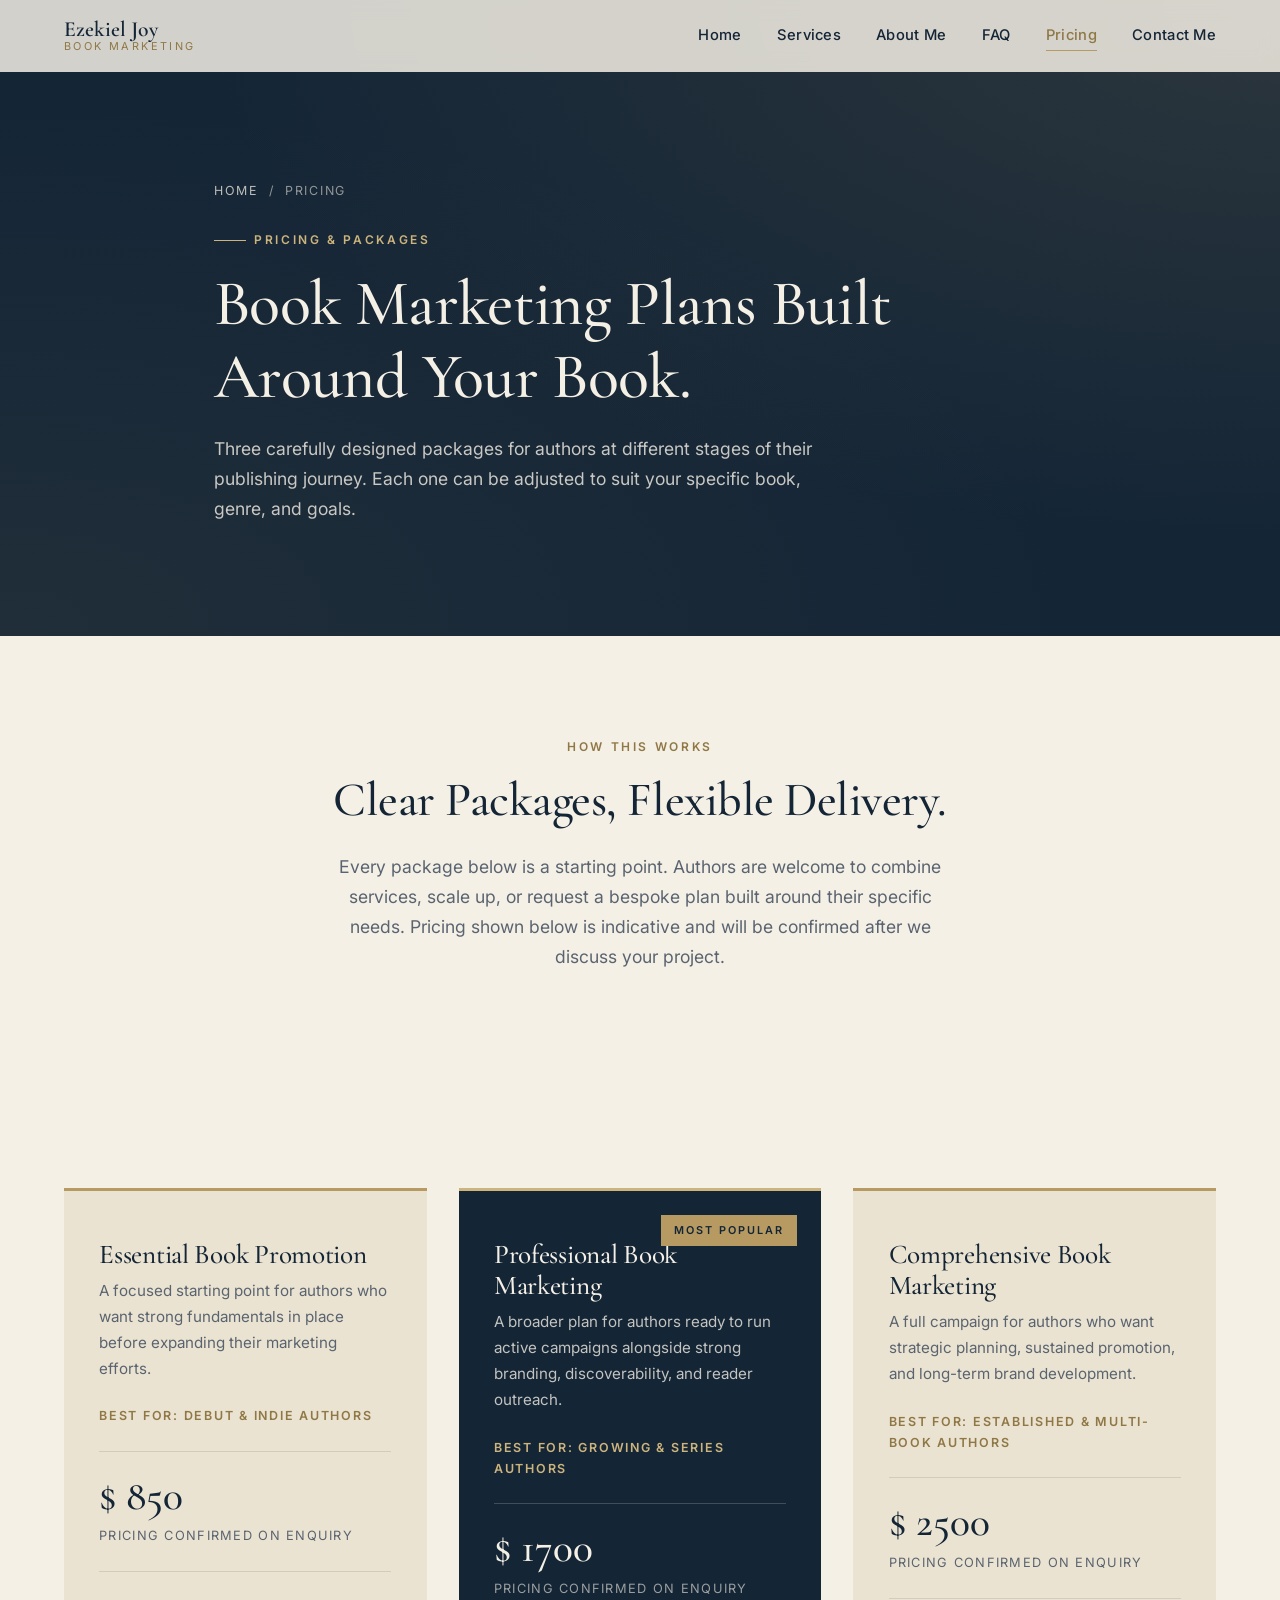
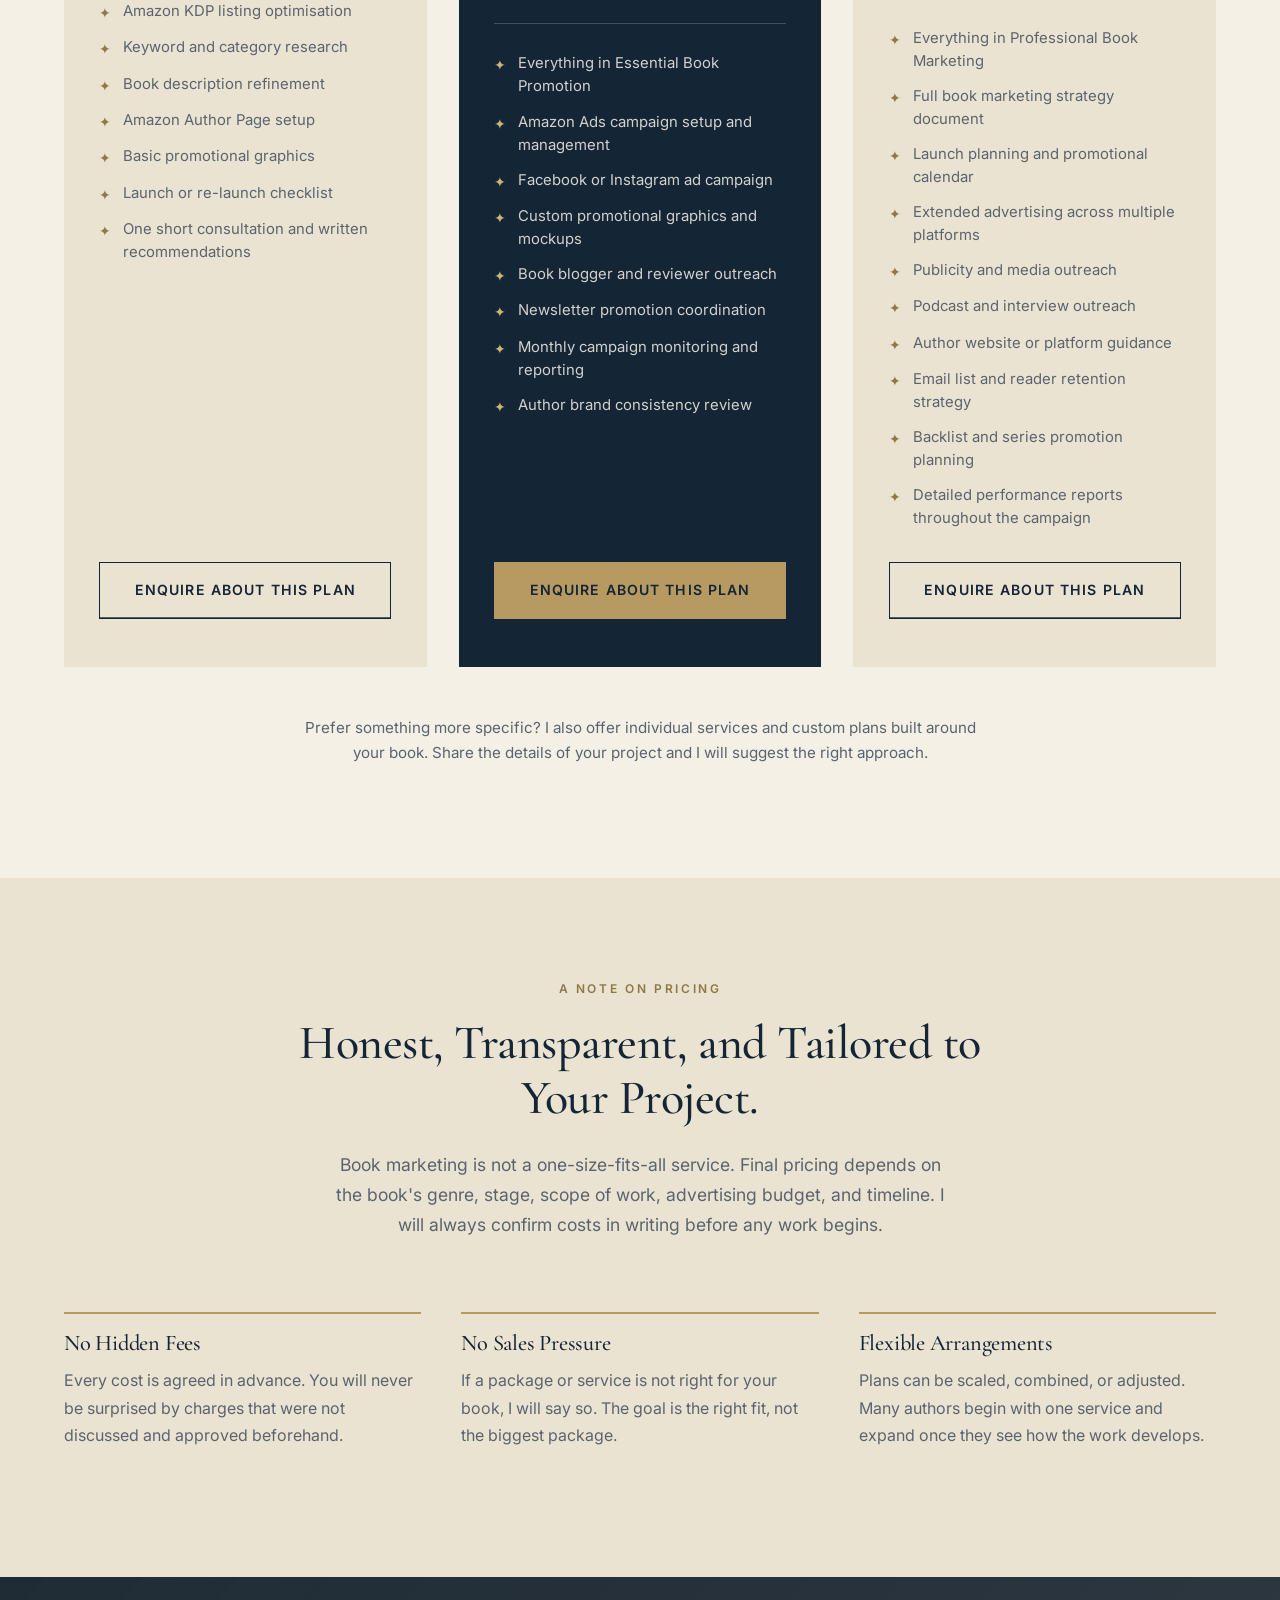
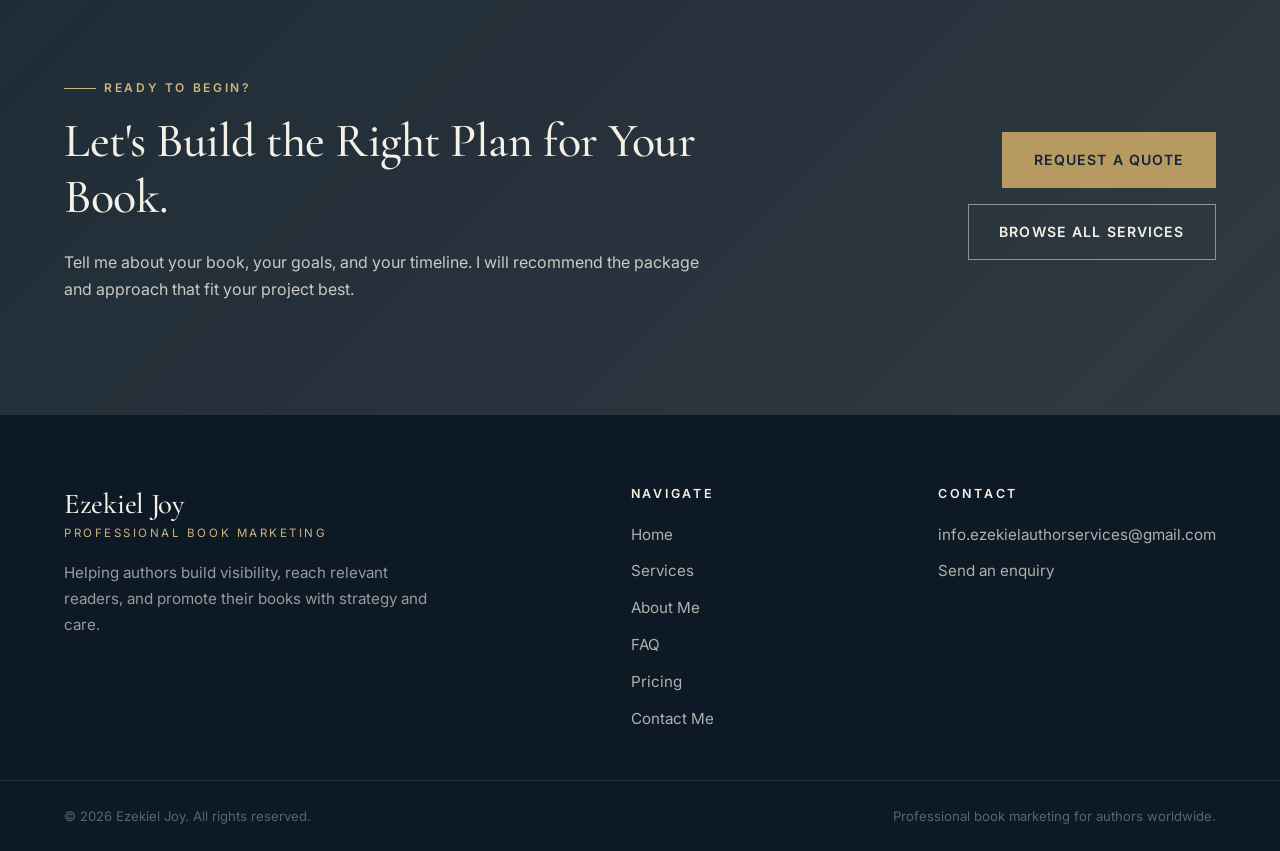
==== commit 337384db: "Add files via upload" ====
--- a/pricing.html
+++ b/pricing.html
@@ -82,7 +82,7 @@
                     <span class="plan-suits">Best for: Debut &amp; Indie Authors</span>
 
                     <div class="price-block">
-                        <span class="price-amount">$ [Price]</span>
+                        <span class="price-amount">$ 850</span>
                         <span class="price-note">Pricing confirmed on enquiry</span>
                     </div>
 
@@ -109,7 +109,7 @@
                     <span class="plan-suits">Best for: Growing &amp; Series Authors</span>
 
                     <div class="price-block">
-                        <span class="price-amount">$ [Price]</span>
+                        <span class="price-amount">$ 1700</span>
                         <span class="price-note">Pricing confirmed on enquiry</span>
                     </div>
 
@@ -136,7 +136,7 @@
                     <span class="plan-suits">Best for: Established &amp; Multi-Book Authors</span>
 
                     <div class="price-block">
-                        <span class="price-amount">$ [Price]</span>
+                        <span class="price-amount">$ 2500</span>
                         <span class="price-note">Pricing confirmed on enquiry</span>
                     </div>
 
